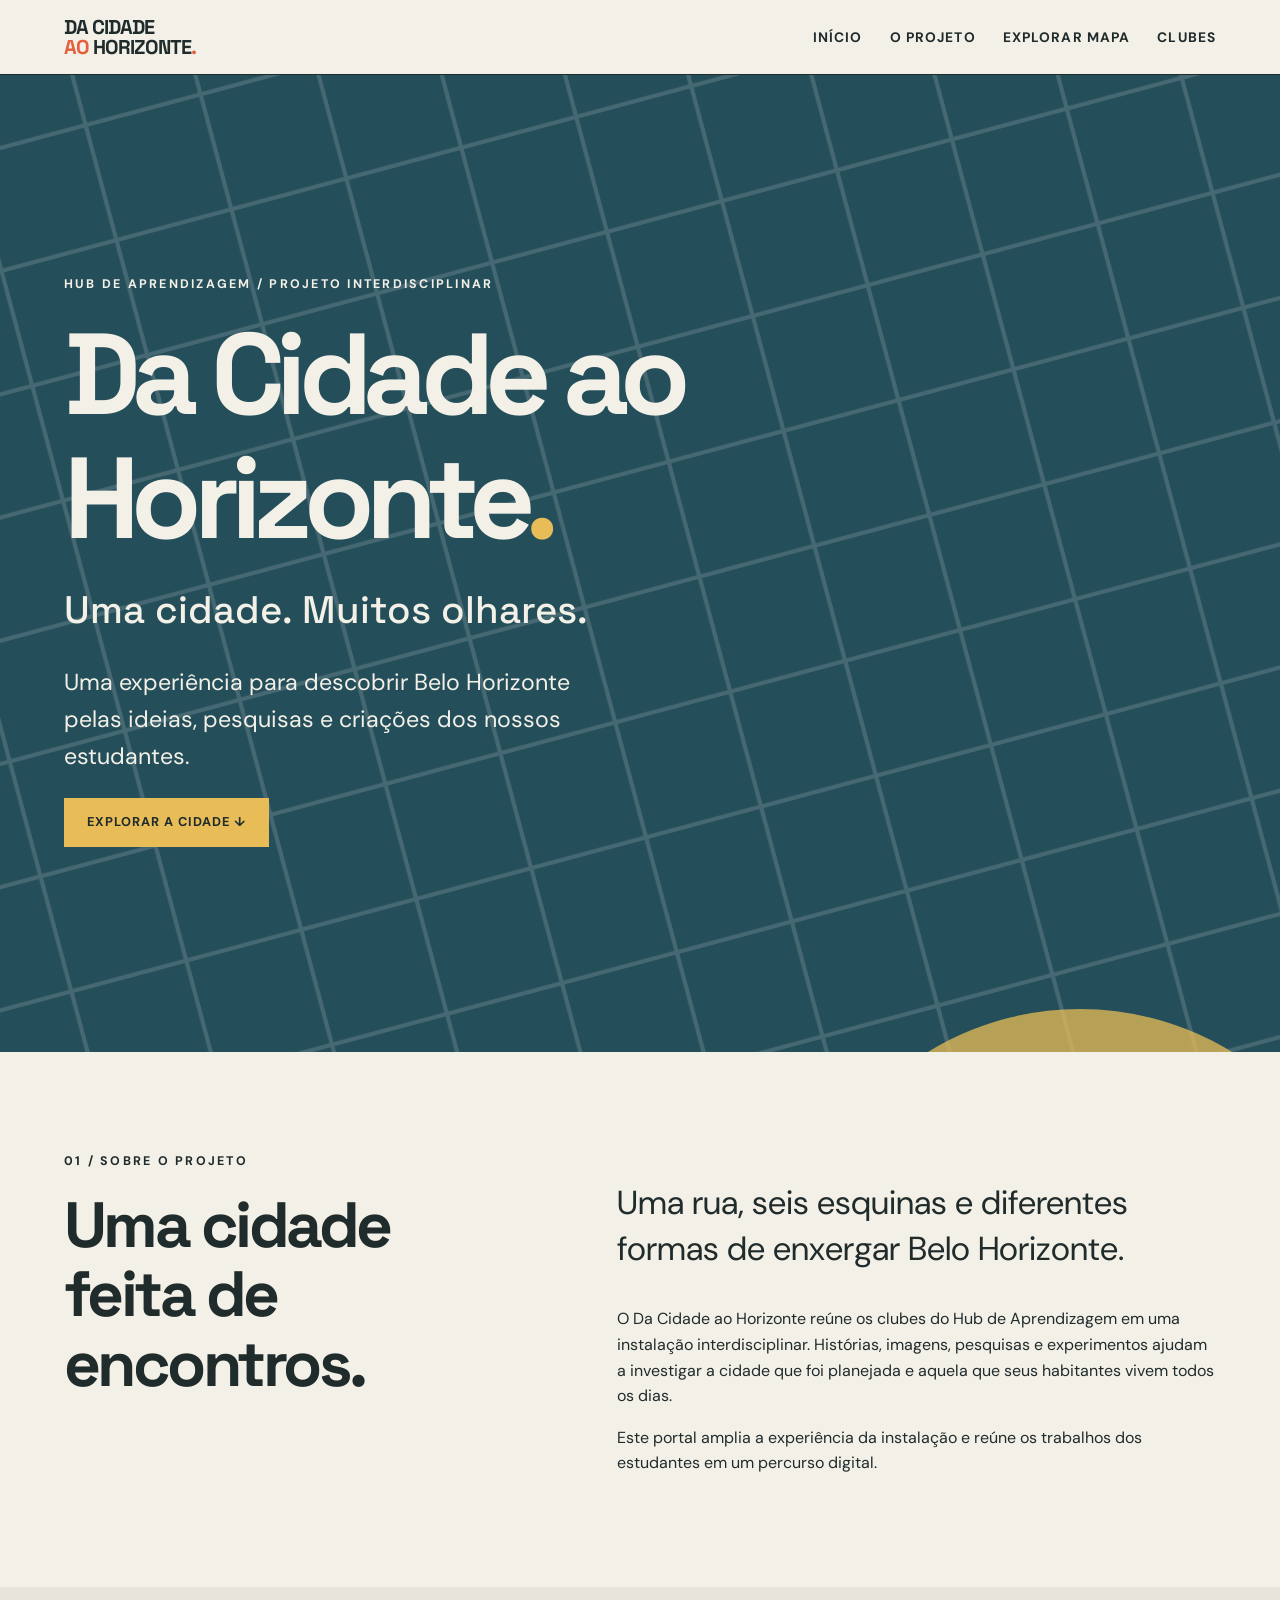
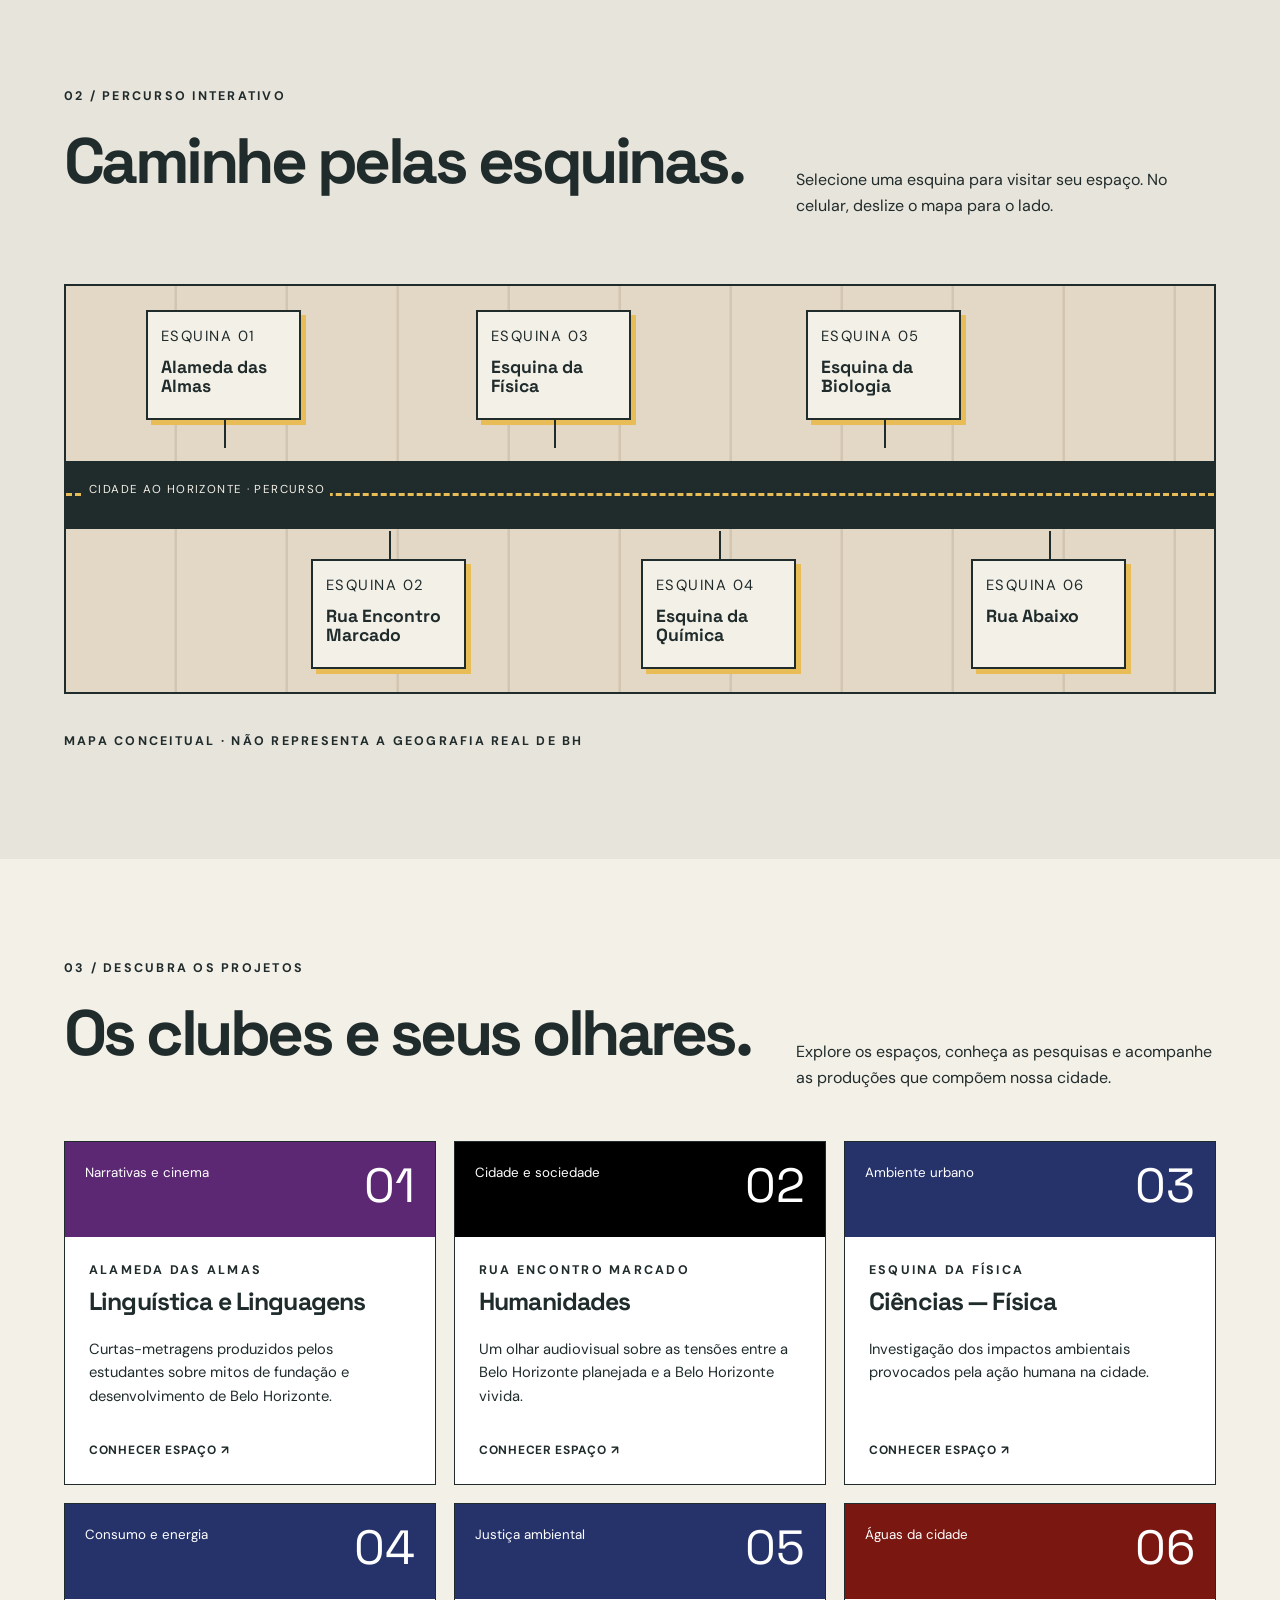
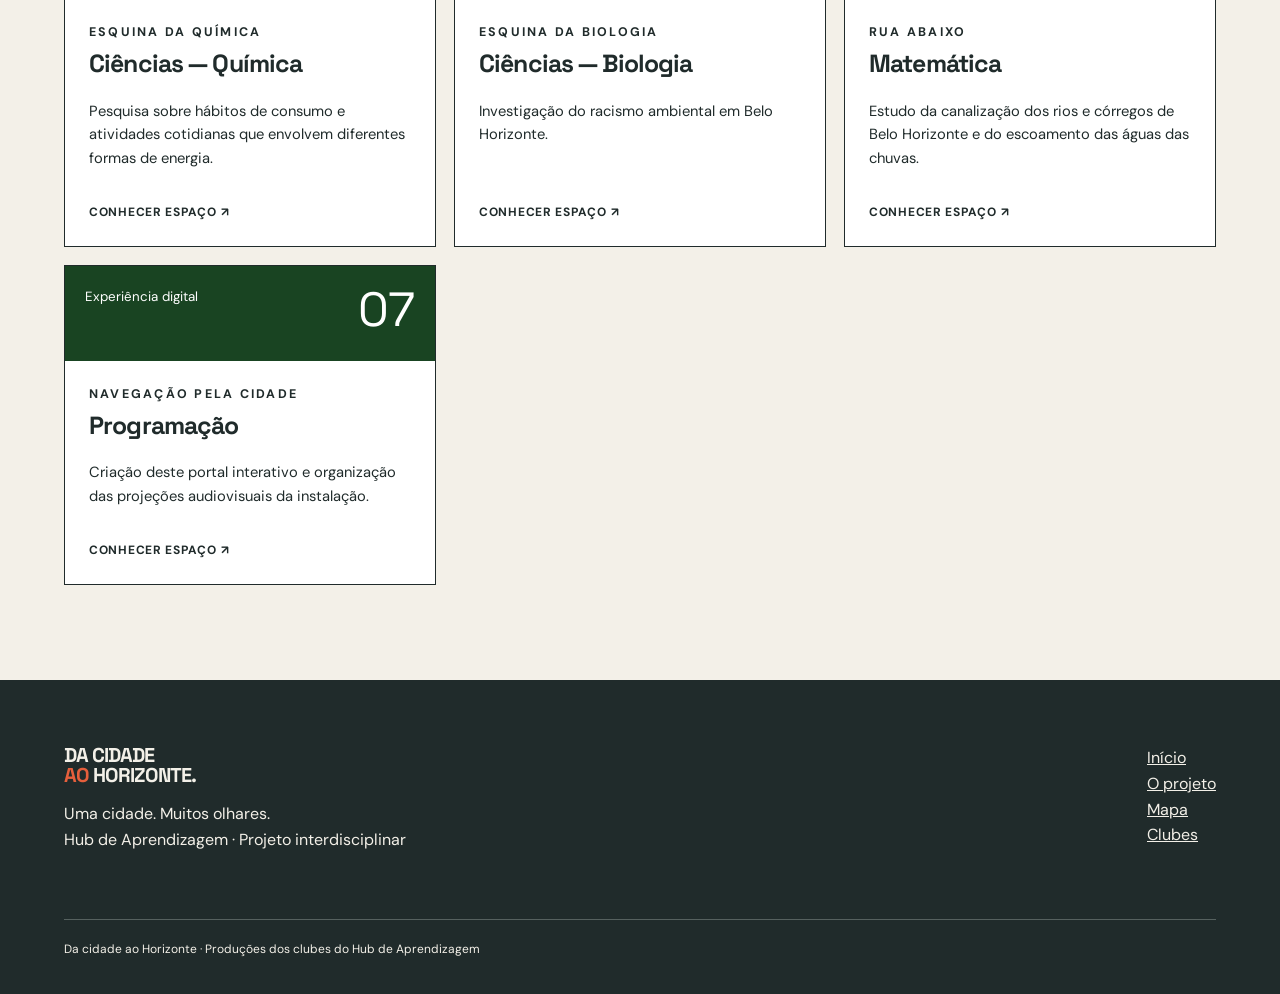
==== index.html @ 346de3b7 "261109" ====
<!doctype html>
<html lang="pt-BR">

<head>
    <meta charset="utf-8">
    <meta name="viewport" content="width=device-width,initial-scale=1">
    <meta name="description"
        content="Da Cidade ao Horizonte: uma experiência interdisciplinar para explorar Belo Horizonte pelos olhares dos estudantes do Hub de Aprendizagem.">
    <meta property="og:title" content="Da Cidade ao Horizonte">
    <meta property="og:description" content="Uma cidade. Muitos olhares.">
    <meta name="theme-color" content="#244E59">
    <title>Da Cidade ao Horizonte | Hub de Aprendizagem</title>
    <link rel="stylesheet" href="css/style.css">
    <link rel="stylesheet" href="css/responsive.css">
</head>

<body>
    <header>
        <div class="header-inner"><a class="brand" href="index.html">DA CIDADE
                <br><span>AO</span> HORIZONTE<span>.</span></a><button class="menu-toggle" aria-expanded="false"
                aria-controls="main-nav">Menu ☰</button>
            <nav id="main-nav" aria-label="Navegação principal"><a href="index.html">Início</a><a href="#projeto">O
                    projeto</a><a href="#mapa">Explorar mapa</a><a href="#clubes">Clubes</a></nav>
        </div>
    </header>
    <main>
        <section class="hero">
            <div class="orb" aria-hidden="true"></div>
            <div class="wrap"><span class="eyebrow">Hub de Aprendizagem / Projeto interdisciplinar</span>
                <h1>Da Cidade ao<br>Horizonte<span style="color:#E8BD57">.</span></h1>
                <p class="sub">Uma cidade. Muitos olhares.</p>
                <p>Uma experiência para descobrir Belo Horizonte pelas ideias, pesquisas e criações dos nossos
                    estudantes.</p><a class="btn btn-light" href="#mapa">Explorar a cidade ↓</a>
            </div>
        </section>
        <section id="projeto">
            <div class="wrap intro-grid">
                <div><span class="eyebrow">01 / Sobre o projeto</span>
                    <h2>Uma cidade feita de encontros.</h2>
                </div>
                <div>
                    <p class="lead">Uma rua, seis esquinas e diferentes formas de enxergar Belo Horizonte.</p>
                    <p>O Da Cidade ao Horizonte reúne os clubes do Hub de Aprendizagem em uma instalação interdisciplinar.
                        Histórias, imagens, pesquisas e experimentos ajudam a investigar a cidade que foi planejada e
                        aquela que seus habitantes vivem todos os dias.</p>
                    <p>Este portal amplia a experiência da instalação e reúne os trabalhos dos estudantes em um percurso
                        digital.</p>
                </div>
            </div>
        </section>
        <section id="mapa" class="map-section">
            <div class="wrap">
                <div class="section-head">
                    <div><span class="eyebrow">02 / Percurso interativo</span>
                        <h2>Caminhe pelas esquinas.</h2>
                    </div>
                    <p>Selecione uma esquina para visitar seu espaço. No celular, deslize o mapa para o lado. </p>
                </div>
                <div class="map-scroll" role="region" aria-label="Mapa horizontal das seis esquinas" tabindex="0">
                    <div class="street" id="street-map"></div>
                </div>
                <p class="eyebrow">Mapa conceitual · não representa a geografia real de BH</p>
            </div>
        </section>
        <section id="clubes">
            <div class="wrap">
                <div class="section-head">
                    <div><span class="eyebrow">03 / Descubra os projetos</span>
                        <h2>Os clubes e seus olhares.</h2>
                    </div>
                    <p>Explore os espaços, conheça as pesquisas e acompanhe as produções que compõem nossa cidade.</p>
                </div>
                <div class="club-grid" id="club-cards"></div>
            </div>
        </section>
    </main>
    <footer>
        <div class="wrap">
            <div class="footer-grid">
                <div>
                    <div class="brand">DA CIDADE<br><span>AO</span> HORIZONTE.</div>
                    <p>Uma cidade. Muitos olhares.<br>Hub de Aprendizagem · Projeto interdisciplinar</p>
                </div>
                <div><a href="index.html">Início</a><br><a href="#projeto">O projeto</a><br><a
                        href="#mapa">Mapa</a><br><a href="#clubes">Clubes</a></div>
            </div>
            <div class="fine">Da cidade ao Horizonte · Produções dos clubes do Hub de Aprendizagem</div>
        </div>
    </footer>
    <script src="js/data.js"></script>
    <script src="js/main.js"></script>
</body>

</html>
---- css/style.css ----
@import url('https://fonts.googleapis.com/css2?family=DM+Sans:wght@400;500;600;700&family=Space+Grotesk:wght@400;500;600;700&display=swap');

:root {
    --ink: #202B2B;
    --blue: #244E59;
    --orange: #E65F3C;
    --yellow: #E8BD57;
    --paper: #F3F0E8;
    --muted: #727875
}

* {
    box-sizing: border-box
}

html {
    scroll-behavior: smooth
}

body {
    margin: 0;
    background: var(--paper);
    color: var(--ink);
    font: 16px/1.6 'DM Sans', sans-serif
}

a {
    color: inherit
}

button {
    font: inherit
}

h1,
h2,
h3,
.brand {
    font-family: 'Space Grotesk', sans-serif;
    line-height: 1.08
}

h1 {
    font-size: clamp(3.7rem, 9vw, 9rem);
    letter-spacing: -.075em;
    margin: .15em 0
}

h2 {
    font-size: clamp(2.2rem, 5vw, 4.5rem);
    letter-spacing: -.055em;
    margin: .3em 0 .6em
}

h3 {
    font-size: 1.55rem;
    letter-spacing: -.035em;
    margin: .3em 0
}

p {
    max-width: 68ch
}

header {
    position: sticky;
    top: 0;
    z-index: 30;
    background: rgba(243, 240, 232, .96);
    border-bottom: 1px solid var(--ink);
    backdrop-filter: blur(12px)
}

.header-inner {
    max-width: 1440px;
    margin: auto;
    display: flex;
    align-items: center;
    justify-content: space-between;
    gap: 2rem;
    padding: 17px 5%
}

.brand {
    text-decoration: none;
    font-weight: 700;
    letter-spacing: -.05em;
    font-size: 1.25rem;
    line-height: 1
}

.brand span {
    color: var(--orange)
}

nav {
    display: flex;
    gap: 1.7rem;
    align-items: center
}

nav a {
    text-decoration: none;
    font-size: .86rem;
    font-weight: 700;
    text-transform: uppercase;
    letter-spacing: .08em
}

nav a:hover,
.text-link:hover {
    color: var(--orange)
}

.menu-toggle {
    display: none;
    background: none;
    border: 1px solid;
    padding: 8px 12px;
    cursor: pointer
}

main {
    overflow: hidden
}

.wrap {
    max-width: 1440px;
    padding: 0 5%;
    margin: auto
}

.hero {
    background: var(--blue);
    color: var(--paper);
    position: relative;
    min-height: 650px;
    display: flex;
    align-items: center;
    overflow: hidden
}

.hero:before {
    content: '';
    position: absolute;
    inset: 0;
    opacity: .15;
    background-image: linear-gradient(90deg, transparent 96%, #fff 97%), linear-gradient(transparent 96%, #fff 97%);
    background-size: 85px 85px;
    transform: rotate(-15deg) scale(1.4)
}

.hero .wrap {
    position: relative;
    width: 100%;
    padding-top: 100px;
    padding-bottom: 110px
}

.eyebrow {
    font-size: .78rem;
    text-transform: uppercase;
    letter-spacing: .18em;
    font-weight: 700
}

.hero p {
    font-size: clamp(1.1rem, 2vw, 1.45rem);
    max-width: 560px
}

.hero .sub {
    font-family: 'Space Grotesk';
    font-size: clamp(1.6rem, 3vw, 2.5rem);
    font-weight: 500;
    margin: 0
}

.hero .orb {
    position: absolute;
    right: -7%;
    bottom: -55%;
    border: 90px solid var(--yellow);
    width: 580px;
    height: 580px;
    border-radius: 50%;
    opacity: .75
}

.btn {
    display: inline-block;
    border: 1px solid var(--ink);
    padding: 13px 22px;
    text-decoration: none;
    text-transform: uppercase;
    font-size: .8rem;
    letter-spacing: .08em;
    font-weight: 700;
    transition: transform .2s, background .2s
}

.btn:hover {
    transform: translateY(-3px)
}

.btn-light {
    background: var(--yellow);
    color: var(--ink);
    border-color: var(--yellow)
}

section {
    padding: 95px 0
}

.intro-grid {
    display: grid;
    grid-template-columns: 1fr 1.3fr;
    gap: 8%
}

.intro-grid .lead {
    font-size: clamp(1.4rem, 2.6vw, 2.2rem);
    line-height: 1.4
}

.section-head {
    display: flex;
    justify-content: space-between;
    align-items: end;
    gap: 2rem;
    margin-bottom: 35px
}

.section-head p {
    max-width: 420px
}

.map-section {
    background: #E7E4DB
}

.map-scroll {
    overflow-x: auto;
    padding: 15px 0 25px;
    scrollbar-color: var(--orange) transparent
}

.street {
    position: relative;
    min-width: 1120px;
    height: 410px;
    background: #E3D8C6;
    border: 2px solid var(--ink);
    overflow: hidden;
    background-image: repeating-linear-gradient(90deg, transparent 0 108px, #d2c5b1 109px 111px)
}

.road {
    position: absolute;
    top: 175px;
    left: 0;
    right: 0;
    height: 68px;
    background: var(--ink)
}

.road:after {
    content: '';
    position: absolute;
    top: 32px;
    left: 0;
    right: 0;
    border-top: 3px dashed var(--yellow)
}

.street-label {
    position: absolute;
    left: 18px;
    top: 190px;
    z-index: 2;
    color: var(--paper);
    font-size: .72rem;
    text-transform: uppercase;
    letter-spacing: .12em;
    background: var(--ink);
    padding: 5px
}

.map-point {
    position: absolute;
    width: 155px;
    min-height: 110px;
    padding: 13px;
    background: var(--paper);
    border: 2px solid var(--ink);
    text-decoration: none;
    z-index: 3;
    box-shadow: 5px 5px 0 var(--yellow);
    transition: transform .2s
}

.map-point:hover,
.map-point:focus-visible {
    transform: translateY(-6px);
    background: #fff
}

.map-point:after {
    content: '';
    position: absolute;
    width: 2px;
    height: 30px;
    background: var(--ink);
    left: 50%;
    top: 100%
}

.map-point.bottom:after {
    top: auto;
    bottom: 100%
}

.map-point small {
    display: block;
    text-transform: uppercase;
    letter-spacing: .1em;
    font-size: .92rem
}

.map-point strong {
    display: block;
    font: 700 1.1rem/1.1 'Space Grotesk';
    margin-top: 9px
}

.map-point.top {
    top: 24px
}

.map-point.bottom {
    bottom: 23px
}

.map-point:nth-of-type(1) {
    left: 80px
}

.map-point:nth-of-type(2) {
    left: 245px
}

.map-point:nth-of-type(3) {
    left: 405px
}

.map-point:nth-of-type(4) {
    left: 565px
}

.map-point:nth-of-type(5) {
    left: 725px
}

.map-point:nth-of-type(6) {
    left: 885px
}

.map-point:nth-of-type(7) {
    left: 970px
}

.club-grid {
    display: grid;
    grid-template-columns: repeat(3, minmax(0, 1fr));
    gap: 18px
}

.club-card {
    border: 1px solid var(--ink);
    background: #fff;
    display: flex;
    flex-direction: column;
    min-height: 310px
}

.club-card .card-top {
    height: 95px;
    padding: 20px;
    background: var(--card);
    color: white;
    display: flex;
    align-items: start;
    justify-content: space-between
}

.club-card .card-top span {
    font-size: 3rem;
    line-height: 1;
    font-family: 'Space Grotesk'
}

.club-card .card-body {
    padding: 24px;
    display: flex;
    flex-direction: column;
    flex: 1
}

.club-card p {
    font-size: .92rem
}

.club-card .text-link {
    margin-top: auto;
    padding-top: 18px;
    text-transform: uppercase;
    font-weight: 700;
    letter-spacing: .06em;
    font-size: .75rem;
    text-decoration: none
}

.club-hero {
    padding: 95px 0 85px;
    background: var(--club);
    color: #fff;
    position: relative
}

.club-hero h1 {
    font-size: clamp(3.4rem, 7vw, 7.5rem);
    max-width: 1100px;
    overflow-wrap: anywhere
}

.club-hero p {
    font-size: 1.3rem;
    max-width: 760px
}

.club-hero .eyebrow {
    color: #fff
}

.breadcrumbs {
    font-size: .8rem;
    margin-bottom: 50px
}

.breadcrumbs a {
    color: inherit
}

.work-grid {
    display: grid;
    grid-template-columns: repeat(2, minmax(0, 1fr));
    gap: 25px
}

.work {
    border-top: 2px solid;
    padding-top: 25px
}

.placeholder {
    min-height: 280px;
    display: flex;
    flex-direction: column;
    justify-content: center;
    align-items: center;
    gap: 10px;
    background: #E5E0D5;
    border: 1px dashed #92928b;
    color: #686d69;
    text-align: center;
    padding: 20px
}

.placeholder span {
    font-size: 2.2rem
}

.work img {
    width: 100%;
    height: auto;
    display: block
}

.work figure {
    margin: 20px 0
}

.work figcaption {
    font-size: .78rem;
    color: var(--muted);
    margin-top: 6px
}

.work video {
    width: 100%;
    margin: 15px 0
}

.club-navigation {
    display: flex;
    justify-content: space-between;
    gap: 20px;
    flex-wrap: wrap;
    border-top: 1px solid;
    padding-top: 30px
}

.club-navigation a {
    font-weight: 700;
    text-decoration: none
}

.club-navigation a:hover {
    text-decoration: underline
}

footer {
    background: var(--ink);
    color: var(--paper);
    padding: 65px 0 35px
}

footer .footer-grid {
    display: flex;
    justify-content: space-between;
    gap: 30px;
    flex-wrap: wrap
}

footer a {
    color: inherit
}

footer .fine {
    border-top: 1px solid #56615f;
    padding-top: 20px;
    margin-top: 50px;
    font-size: .75rem
}

a:focus-visible,
button:focus-visible {
    outline: 3px solid var(--orange);
    outline-offset: 4px
}

@media(max-width:850px) {
    .club-grid {
        grid-template-columns: repeat(2, 1fr)
    }

    .intro-grid {
        grid-template-columns: 1fr
    }

    .hero {
        min-height: 550px
    }

    .hero .orb {
        opacity: .25
    }
}

@media(max-width:600px) {
    .header-inner {
        padding: 14px 5%
    }

    .menu-toggle {
        display: block
    }

    nav {
        display: none;
        position: absolute;
        top: 100%;
        left: 0;
        right: 0;
        background: var(--paper);
        padding: 22px 5%;
        border-bottom: 1px solid;
        flex-direction: column;
        align-items: start
    }

    nav.open {
        display: flex
    }

    .club-grid,
    .work-grid {
        grid-template-columns: 1fr
    }

    .hero {
        min-height: 520px
    }

    .hero .wrap {
        padding-top: 70px;
        padding-bottom: 70px
    }

    .hero .orb {
        width: 360px;
        height: 360px;
        border-width: 55px
    }

    .section-head {
        display: block
    }

    section {
        padding: 65px 0
    }

    .club-hero {
        padding: 60px 0
    }

    .placeholder {
        min-height: 210px
    }
}

@media(prefers-reduced-motion:reduce) {
    html {
        scroll-behavior: auto
    }

    *,
    *:before,
    *:after {
        transition: none !important;
        animation: none !important
    }
}
---- css/responsive.css ----
/* Ajustes responsivos principais estão em style.css. Use este arquivo para personalizações futuras. */
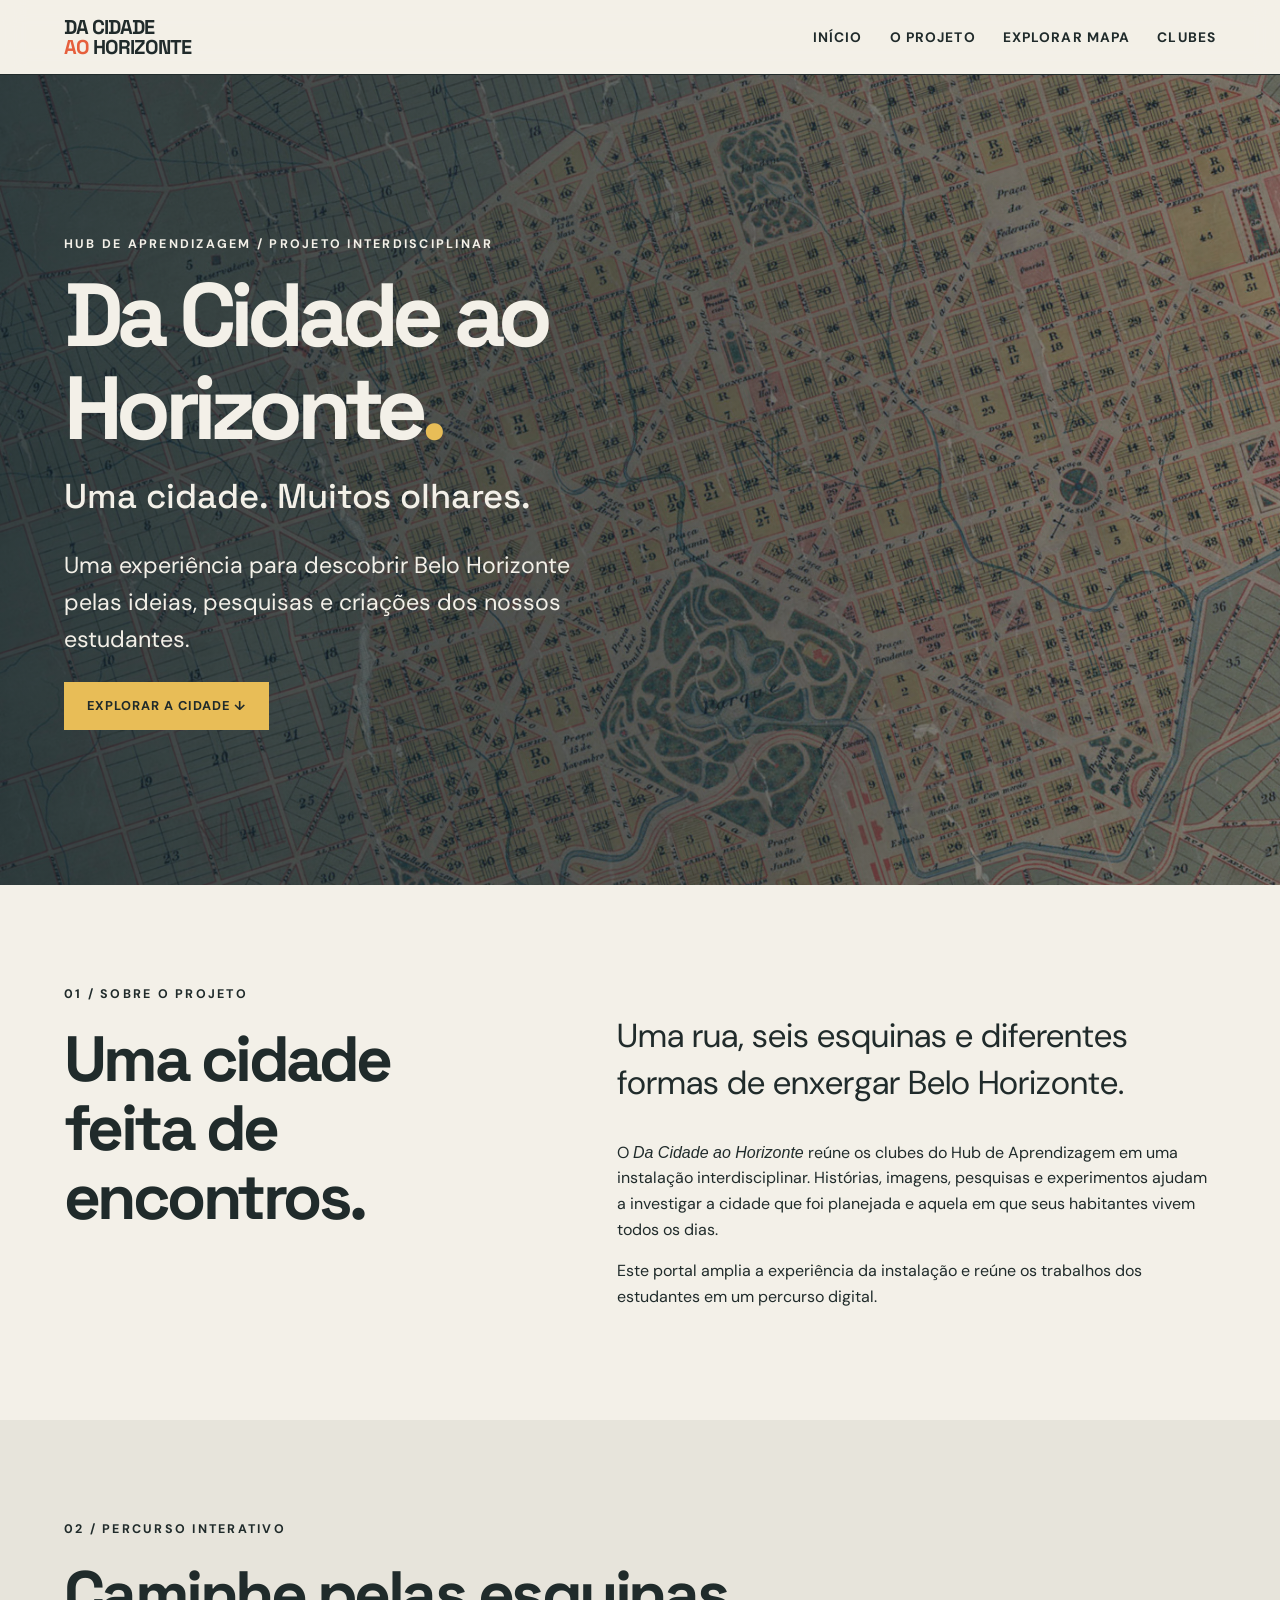
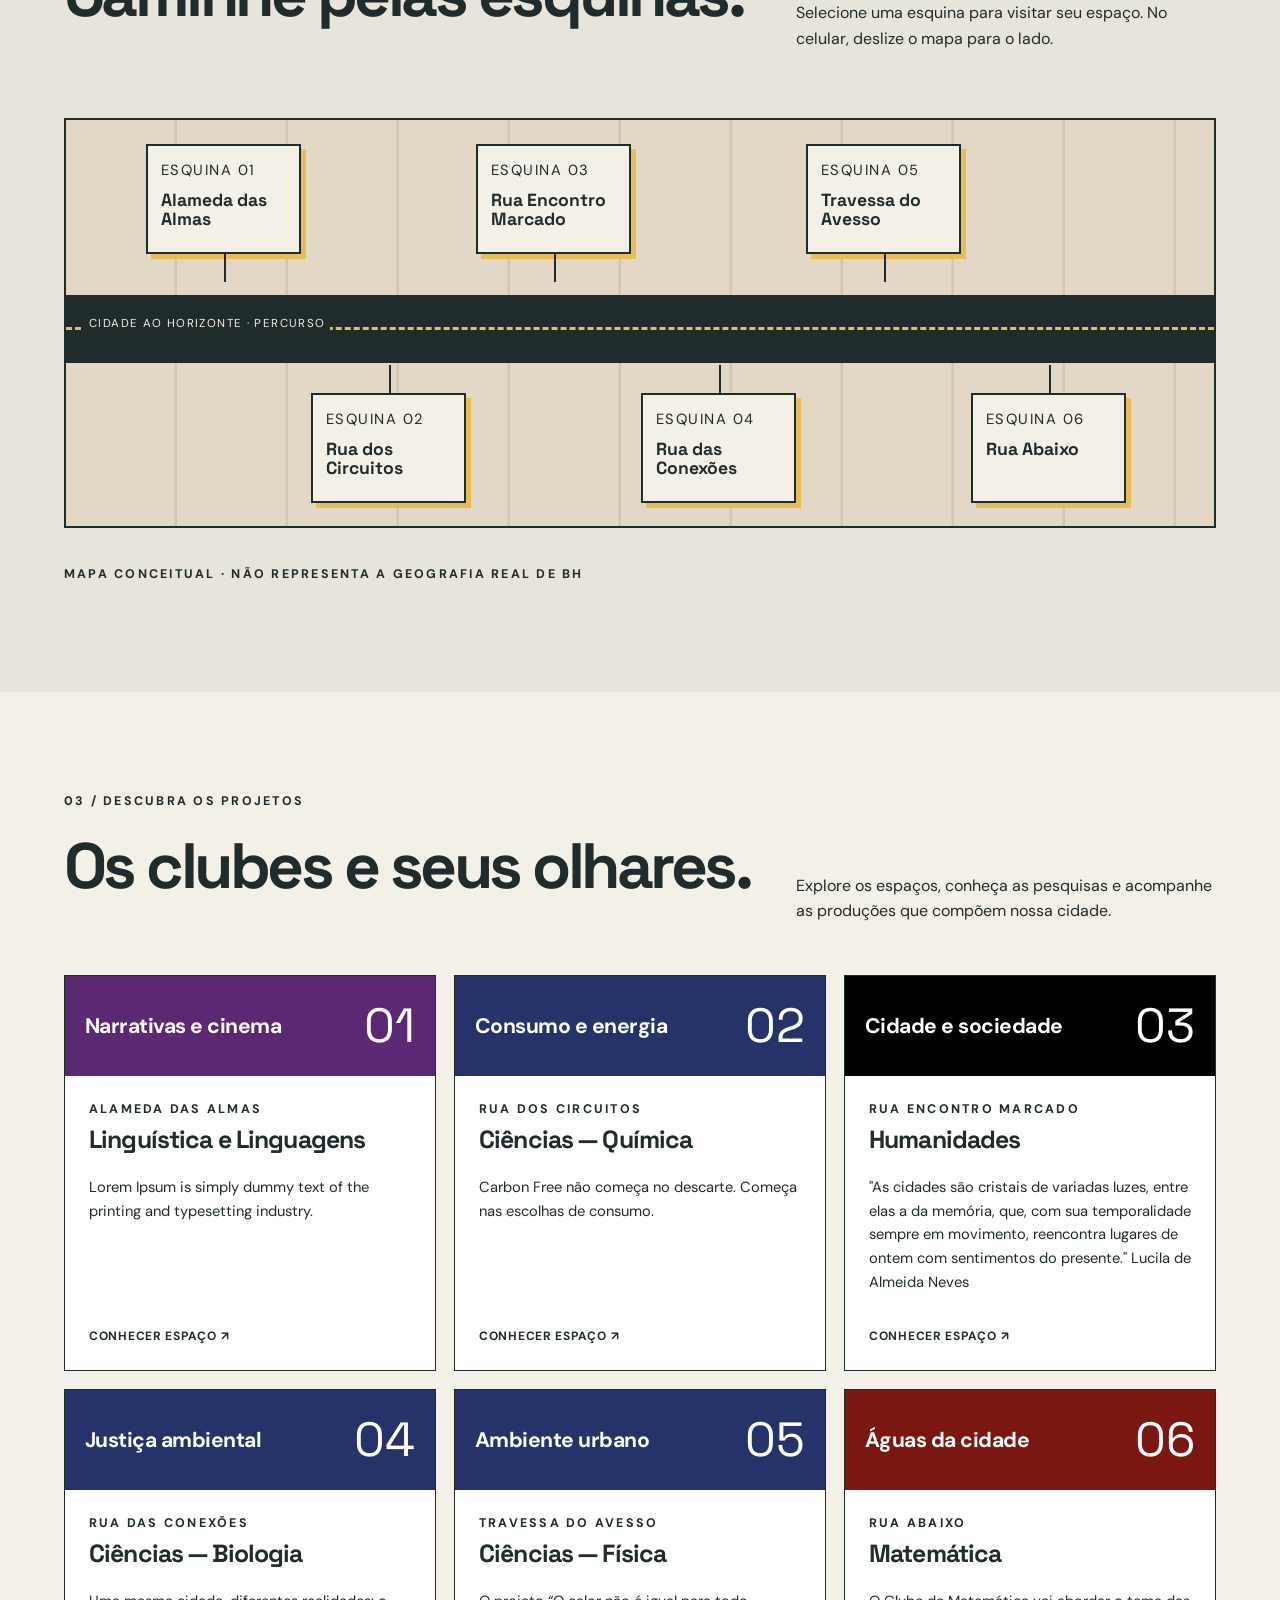
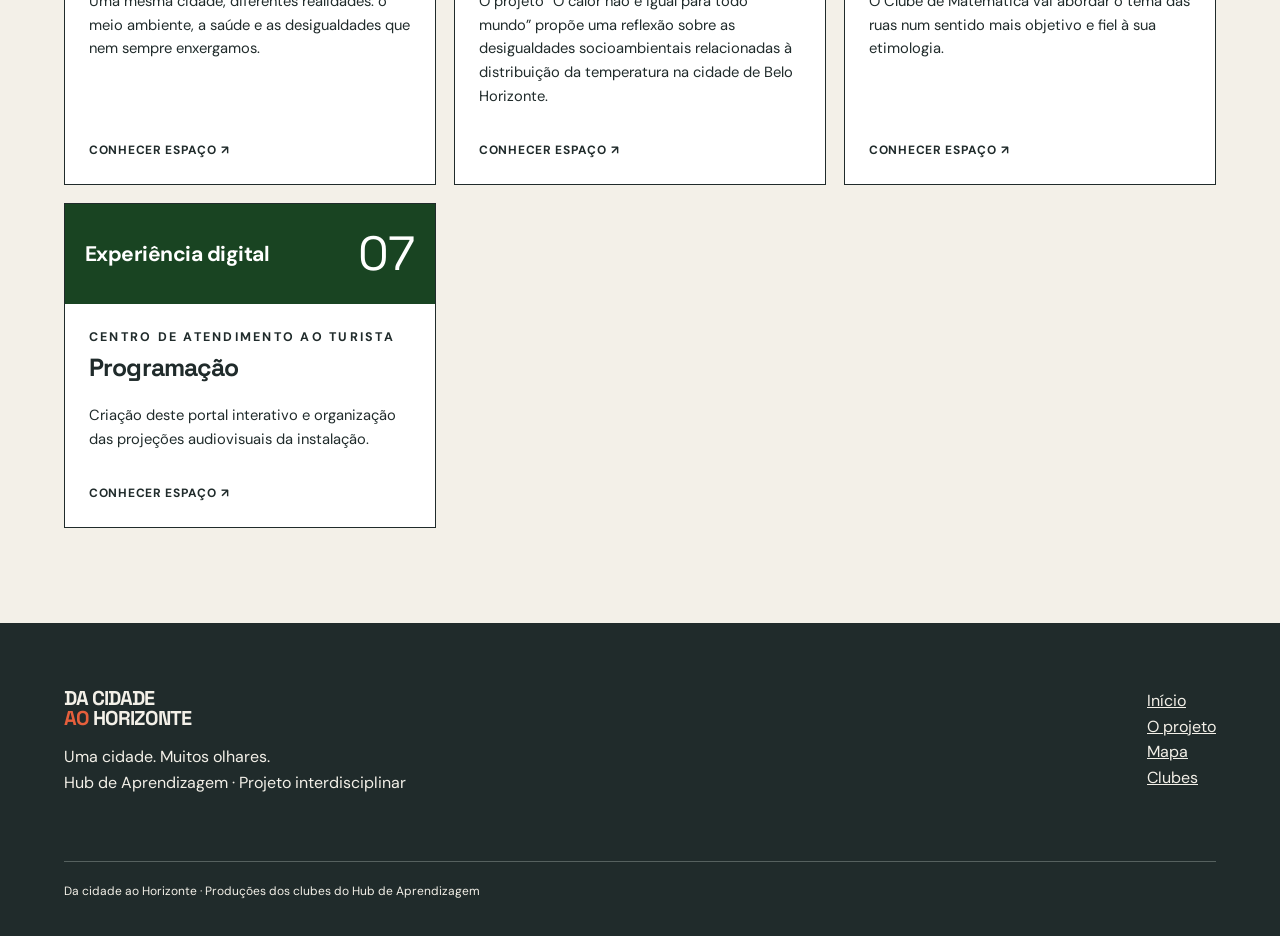
==== commit 85bdc409: "261114-01" ====
--- a/index.html
+++ b/index.html
@@ -17,7 +17,7 @@
 <body>
     <header>
         <div class="header-inner"><a class="brand" href="index.html">DA CIDADE
-                <br><span>AO</span> HORIZONTE<span>.</span></a><button class="menu-toggle" aria-expanded="false"
+                <br><span>AO</span> HORIZONTE</a><button class="menu-toggle" aria-expanded="false"
                 aria-controls="main-nav">Menu ☰</button>
             <nav id="main-nav" aria-label="Navegação principal"><a href="index.html">Início</a><a href="#projeto">O
                     projeto</a><a href="#mapa">Explorar mapa</a><a href="#clubes">Clubes</a></nav>
@@ -40,9 +40,9 @@
                 </div>
                 <div>
                     <p class="lead">Uma rua, seis esquinas e diferentes formas de enxergar Belo Horizonte.</p>
-                    <p>O Da Cidade ao Horizonte reúne os clubes do Hub de Aprendizagem em uma instalação interdisciplinar.
+                    <p>O <i>Da Cidade ao Horizonte</i> reúne os clubes do Hub de Aprendizagem em uma instalação interdisciplinar.
                         Histórias, imagens, pesquisas e experimentos ajudam a investigar a cidade que foi planejada e
-                        aquela que seus habitantes vivem todos os dias.</p>
+                        aquela em que seus habitantes vivem todos os dias.</p>
                     <p>Este portal amplia a experiência da instalação e reúne os trabalhos dos estudantes em um percurso
                         digital.</p>
                 </div>
@@ -78,7 +78,7 @@
         <div class="wrap">
             <div class="footer-grid">
                 <div>
-                    <div class="brand">DA CIDADE<br><span>AO</span> HORIZONTE.</div>
+                    <div class="brand">DA CIDADE<br><span>AO</span> HORIZONTE</div>
                     <p>Uma cidade. Muitos olhares.<br>Hub de Aprendizagem · Projeto interdisciplinar</p>
                 </div>
                 <div><a href="index.html">Início</a><br><a href="#projeto">O projeto</a><br><a
--- a/css/style.css
+++ b/css/style.css
@@ -60,6 +60,16 @@
 
 p {
     max-width: 68ch
+}
+
+td{
+    vertical-align: top;
+}
+.tdBold{
+    font-weight: bold;
+}
+.tdItalic {
+  font-style: italic;
 }
 
 header {
@@ -642,4 +652,118 @@
         transition: none !important;
         animation: none !important
     }
-}+}
+/* Descrições editoriais dos clubes (HTML confiável definido em js/data.js) */
+.club-description { padding-top: 65px; padding-bottom: 65px; }
+.club-description .descricao { max-width: 860px; margin: 0; text-align: left; overflow-wrap: anywhere; }
+.club-description .descricao h2 { font-size: clamp(1.8rem, 4vw, 2.7rem); line-height: 1.2; margin: 0 0 14px; }
+.club-description .descricao h3 { font-size: clamp(1.2rem, 2.6vw, 1.55rem); line-height: 1.35; margin: 32px 0 12px; color: #26336b; }
+.club-description .descricao p { font-size: 1.05rem; line-height: 1.8; margin: 0 0 18px; }
+.club-description .descricao .destaque { font-size: 1.18rem; font-style: italic; }
+.club-description .descricao blockquote { margin: 24px 0; padding: 18px 22px; border-left: 4px solid #26336b; background: #f3f5fa; color: #202b38; font-size: 1.1rem; font-style: italic; line-height: 1.75; }
+.club-description .descricao strong { font-weight: 700; }
+@media(max-width:600px) { .club-description { padding-top: 42px; padding-bottom: 42px; } .club-description .descricao blockquote { padding: 14px 16px; } }
+
+/* Cards inteiros clicáveis na seção Descubra os projetos */
+.club-card {
+    color: inherit;
+    text-decoration: none;
+    cursor: pointer;
+    transition: transform .22s ease, box-shadow .22s ease;
+}
+.club-card:hover {
+    transform: translateY(-4px);
+    box-shadow: 0 10px 24px rgba(0, 0, 0, .12);
+}
+.club-card:focus-visible {
+    outline: 3px solid #26336b;
+    outline-offset: 4px;
+}
+@media (prefers-reduced-motion: reduce) {
+    .club-card { transition: none; }
+}
+
+
+/* Texto da tag <small> no topo dos cards da seção 03 */
+.club-card { container-type: inline-size; }
+/* Altura uniforme para todos os cards, independentemente da quebra do texto. */
+.club-card .card-top {
+    height: 100px;
+    min-height: 100px;
+    max-height: 100px;
+    box-sizing: border-box;
+    padding: 18px 20px;
+    gap: 12px;
+    display: grid;
+    grid-template-columns: minmax(0, 1fr) auto;
+    align-items: center;
+}
+.club-card .card-top small {
+    display: block;
+    flex: 1 1 auto;
+    min-width: 0;
+    font-size: clamp(1.2rem, 5.7cqw, 1.7rem);
+    line-height: 1.15;
+    font-weight: 700;
+    letter-spacing: -.025em;
+    text-wrap: balance;
+    overflow-wrap: break-word;
+}
+.club-card .card-top span { flex-shrink: 0; align-self: center; }
+
+/* Home: primeira dobra ajustada à área visível, sem cortar o conteúdo. */
+.hero {
+    padding: 0;
+    min-height: calc(100vh - 90px);
+    min-height: calc(100svh - 90px);
+}
+.hero .wrap {
+    padding-top: clamp(22px, 4vh, 52px);
+    padding-bottom: clamp(22px, 4vh, 52px);
+}
+.hero h1 {
+    font-size: clamp(3rem, min(7vw, 13vh), 7.5rem);
+    line-height: 1.04;
+    overflow-wrap: normal;
+}
+.hero .sub {
+    font-size: clamp(1.3rem, min(2.7vw, 4vh), 2.3rem);
+}
+@media (max-width: 600px) {
+    .hero {
+        min-height: calc(100vh - 75px);
+        min-height: calc(100svh - 75px);
+    }
+    .hero .wrap {
+        padding-top: clamp(18px, 3vh, 36px);
+        padding-bottom: clamp(18px, 3vh, 36px);
+    }
+    .hero h1 {
+        font-size: clamp(2.35rem, 10.5vw, 4.2rem);
+        letter-spacing: -.065em;
+    }
+    .hero p:not(.sub) {
+        font-size: 1rem;
+        line-height: 1.45;
+    }
+}
+
+
+/* Home: fotografia de fundo, com contraste para os textos. */
+.hero {
+    background-color: #244c57;
+    background-image: linear-gradient(90deg, rgba(12, 32, 40, .74), rgba(12, 32, 40, .30)), url('../img/home.jpg');
+    background-size: cover;
+    background-position: center center;
+    background-repeat: no-repeat;
+}
+/* Remove a antiga grade desenhada sobre o fundo. */
+.hero::before { content: none; }
+/* O círculo decorativo não deve cobrir a fotografia. */
+.hero .orb { display: none; }
+@media (max-width: 600px) {
+    .hero {
+        background-position: center center;
+        background-image: linear-gradient(90deg, rgba(12, 32, 40, .78), rgba(12, 32, 40, .48)), url('../img/home.jpg');
+    }
+}
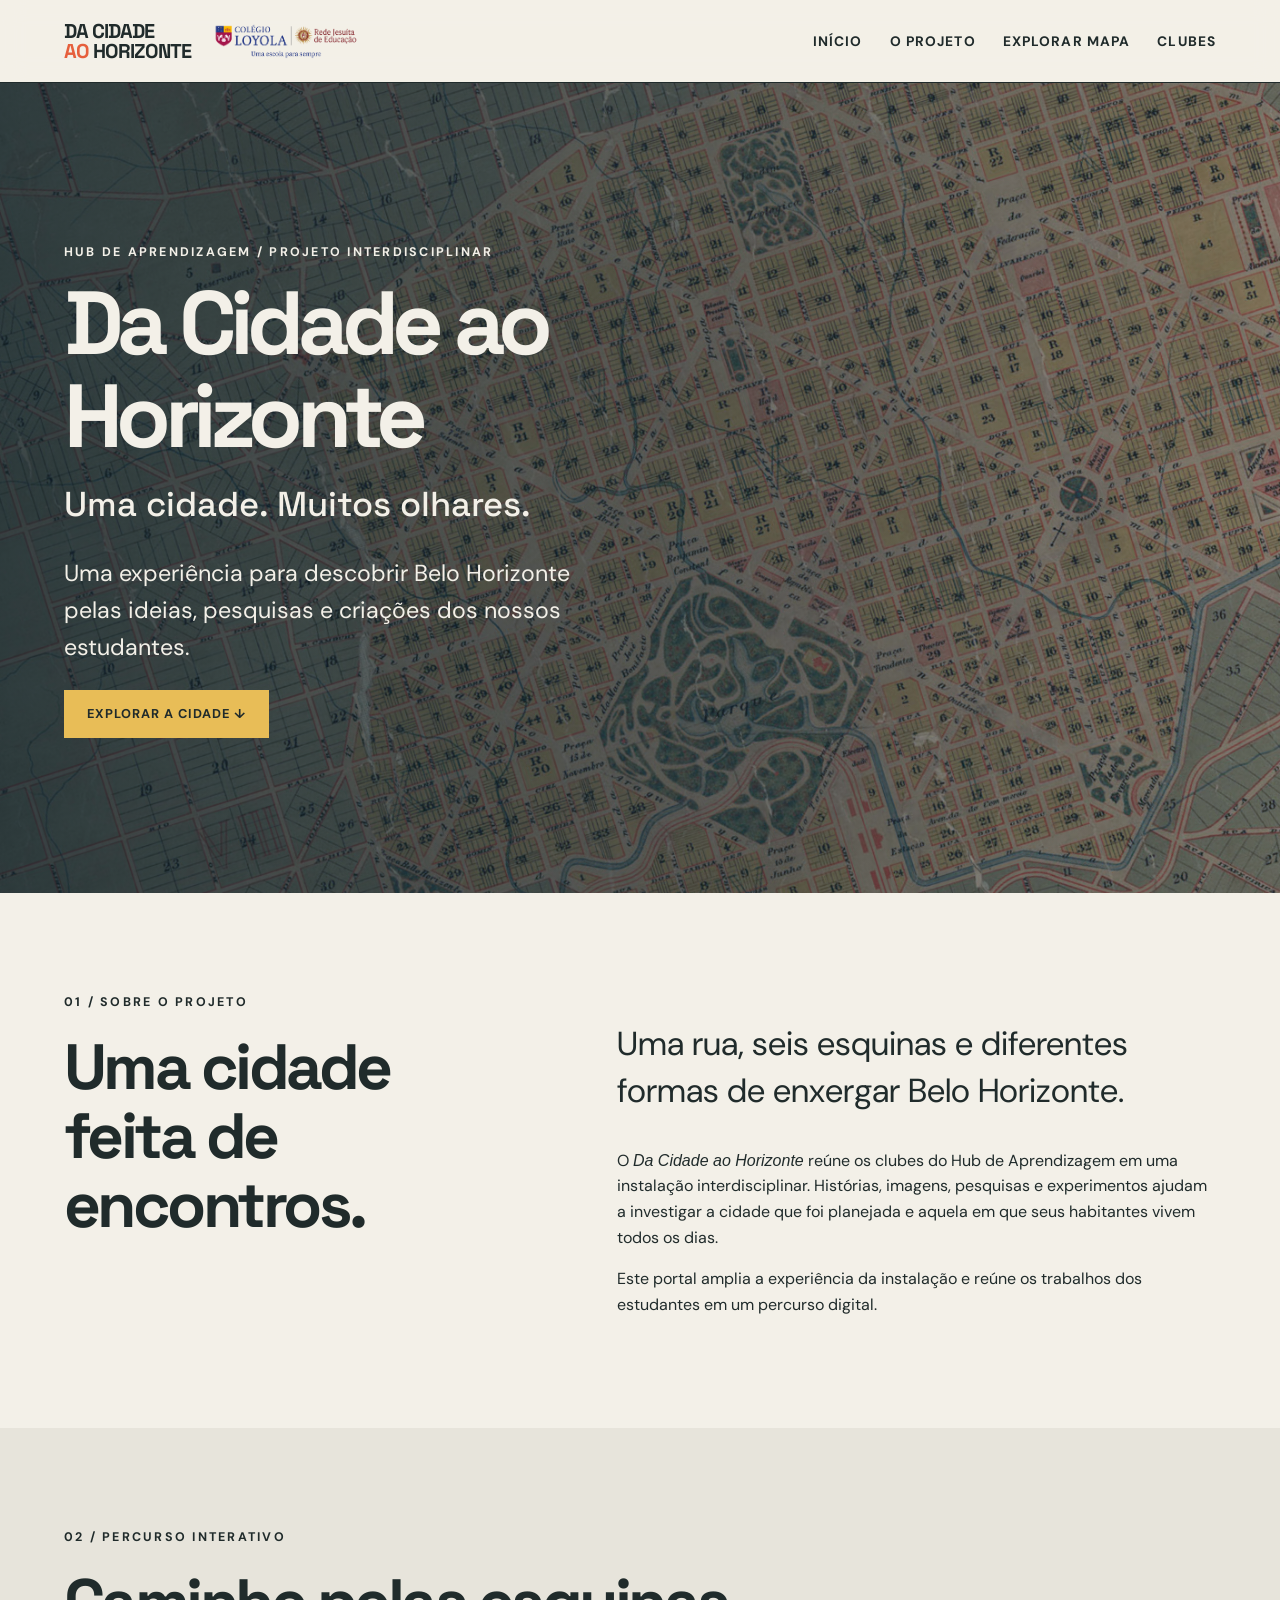
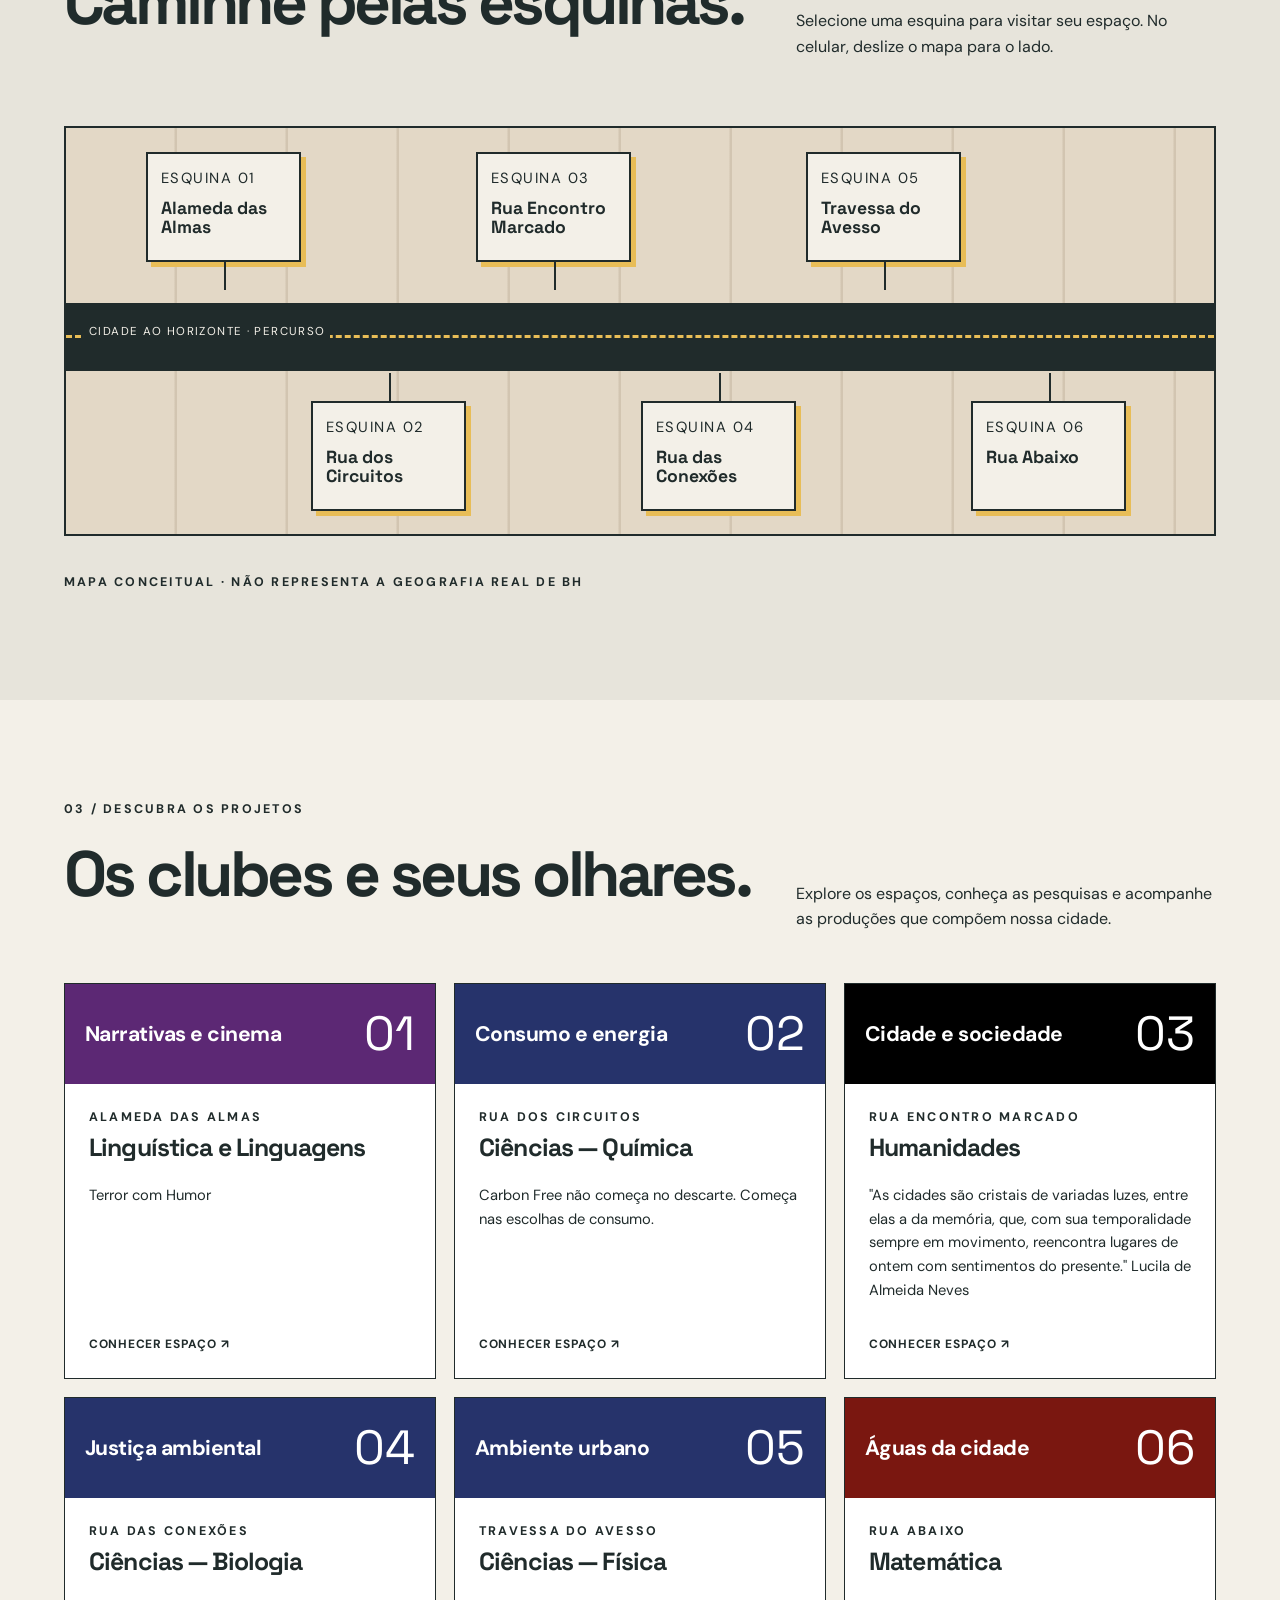
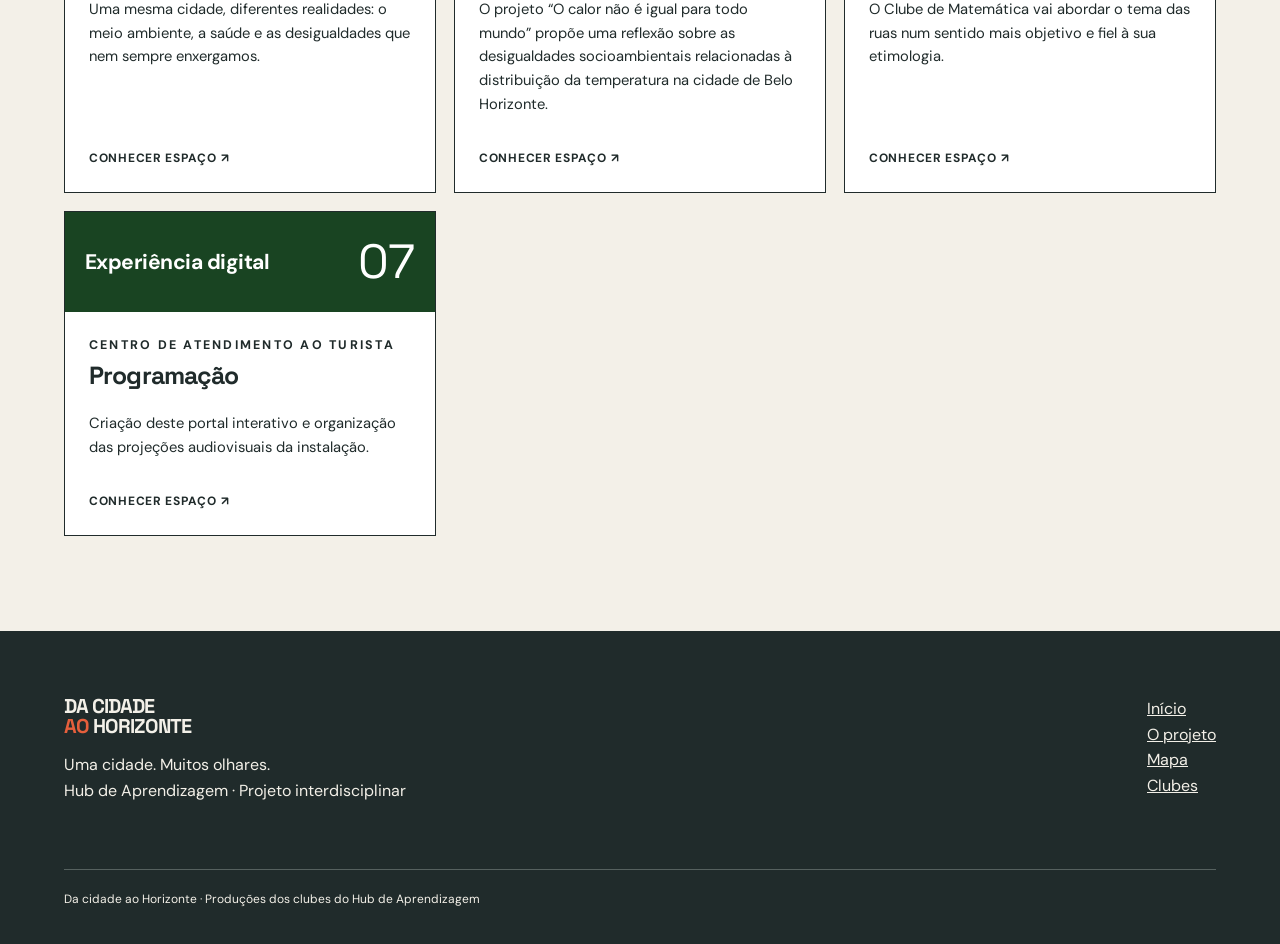
==== commit 2baa715c: "261114-logo" ====
--- a/index.html
+++ b/index.html
@@ -16,8 +16,8 @@
 
 <body>
     <header>
-        <div class="header-inner"><a class="brand" href="index.html">DA CIDADE
-                <br><span>AO</span> HORIZONTE</a><button class="menu-toggle" aria-expanded="false"
+        <div class="header-inner"><div class="header-identity"><a class="brand" href="index.html">DA CIDADE
+                <br><span>AO</span> HORIZONTE</a><img class="header-loyola" src="img/loyola.png" alt="Colégio Loyola"></div><button class="menu-toggle" aria-expanded="false"
                 aria-controls="main-nav">Menu ☰</button>
             <nav id="main-nav" aria-label="Navegação principal"><a href="index.html">Início</a><a href="#projeto">O
                     projeto</a><a href="#mapa">Explorar mapa</a><a href="#clubes">Clubes</a></nav>
@@ -27,7 +27,7 @@
         <section class="hero">
             <div class="orb" aria-hidden="true"></div>
             <div class="wrap"><span class="eyebrow">Hub de Aprendizagem / Projeto interdisciplinar</span>
-                <h1>Da Cidade ao<br>Horizonte<span style="color:#E8BD57">.</span></h1>
+                <h1>Da Cidade ao<br>Horizonte<span style="color:#E8BD57"></span></h1>
                 <p class="sub">Uma cidade. Muitos olhares.</p>
                 <p>Uma experiência para descobrir Belo Horizonte pelas ideias, pesquisas e criações dos nossos
                     estudantes.</p><a class="btn btn-light" href="#mapa">Explorar a cidade ↓</a>
--- a/css/style.css
+++ b/css/style.css
@@ -767,3 +767,22 @@
         background-image: linear-gradient(90deg, rgba(12, 32, 40, .78), rgba(12, 32, 40, .48)), url('../img/home.jpg');
     }
 }
+
+/* Identidade institucional no cabeçalho */
+.header-identity {
+    display: flex;
+    align-items: center;
+    gap: 20px;
+    min-width: 0;
+    flex-shrink: 0;
+}
+.header-loyola {
+    display: block;
+    width: auto;
+    height: 48px;
+    max-width: 150px;
+    object-fit: contain;
+}
+@media (max-width: 900px) {
+    .header-loyola { display: none; }
+}
